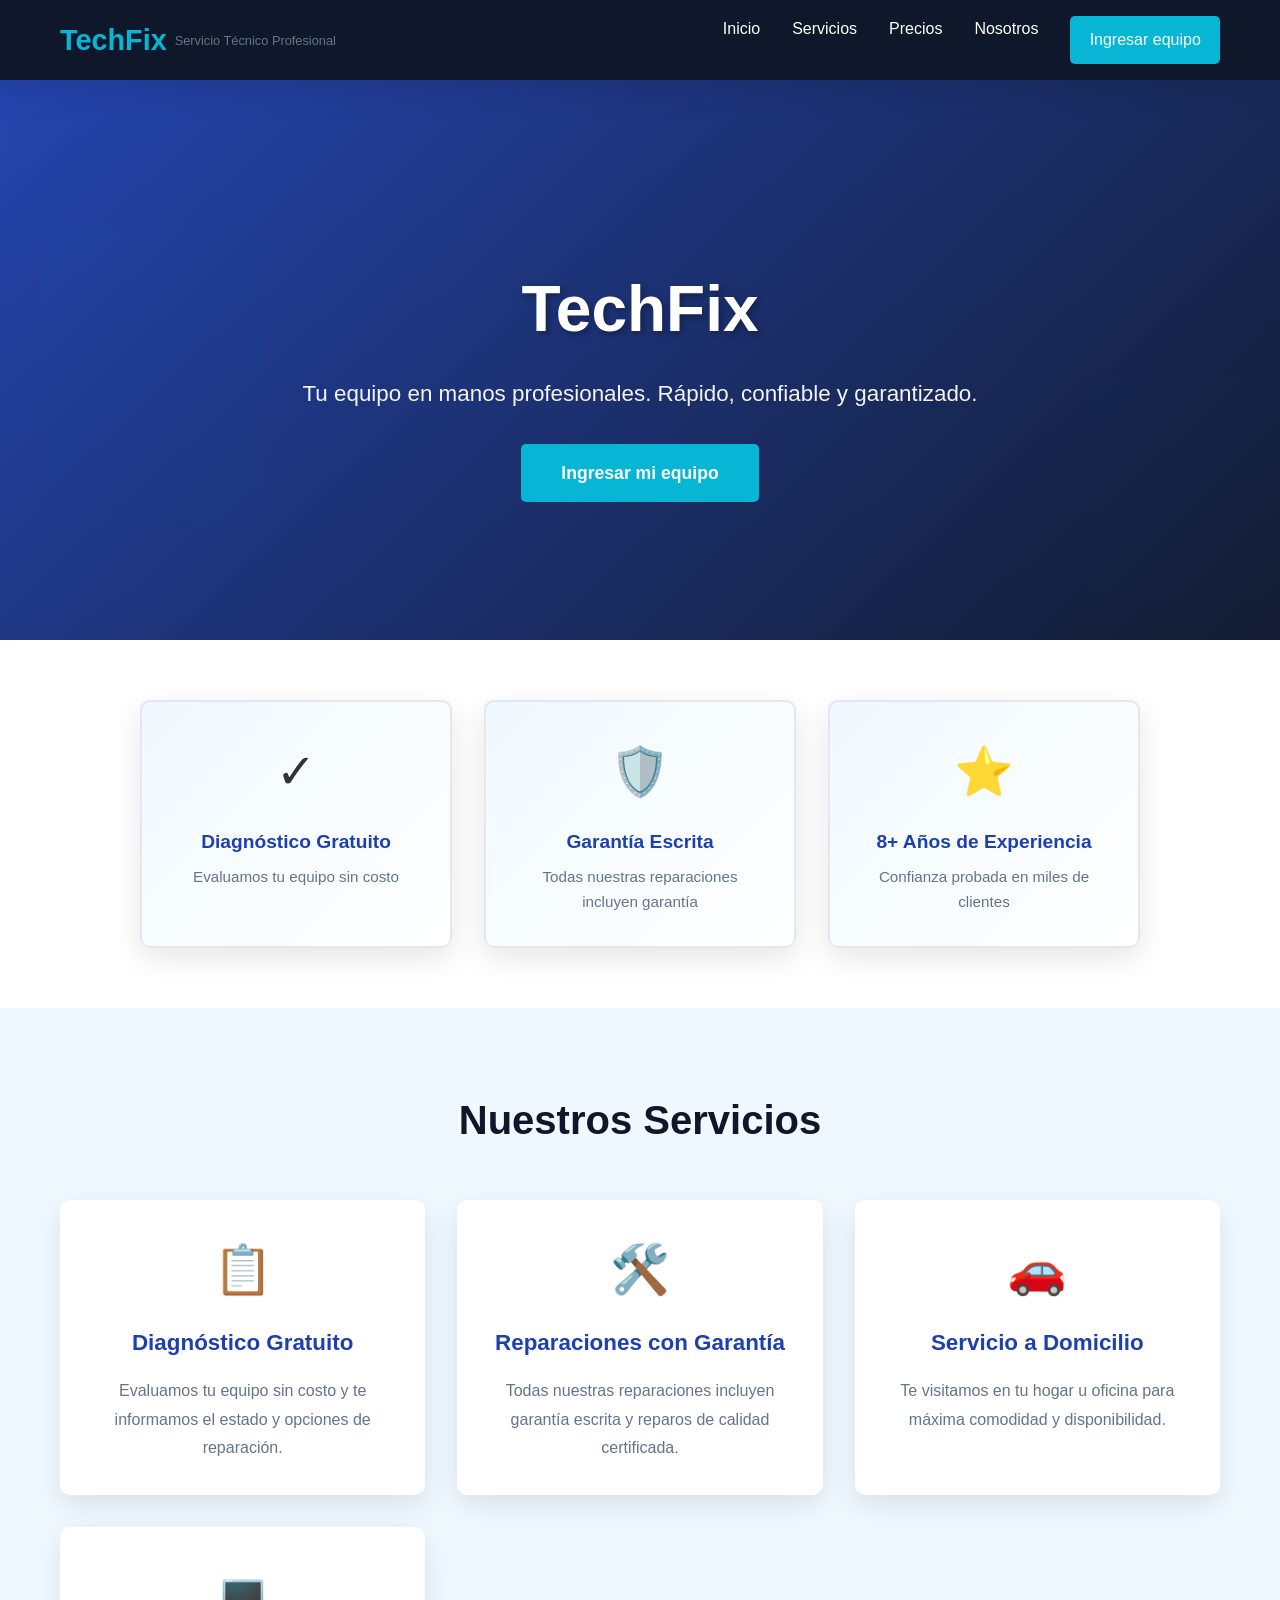
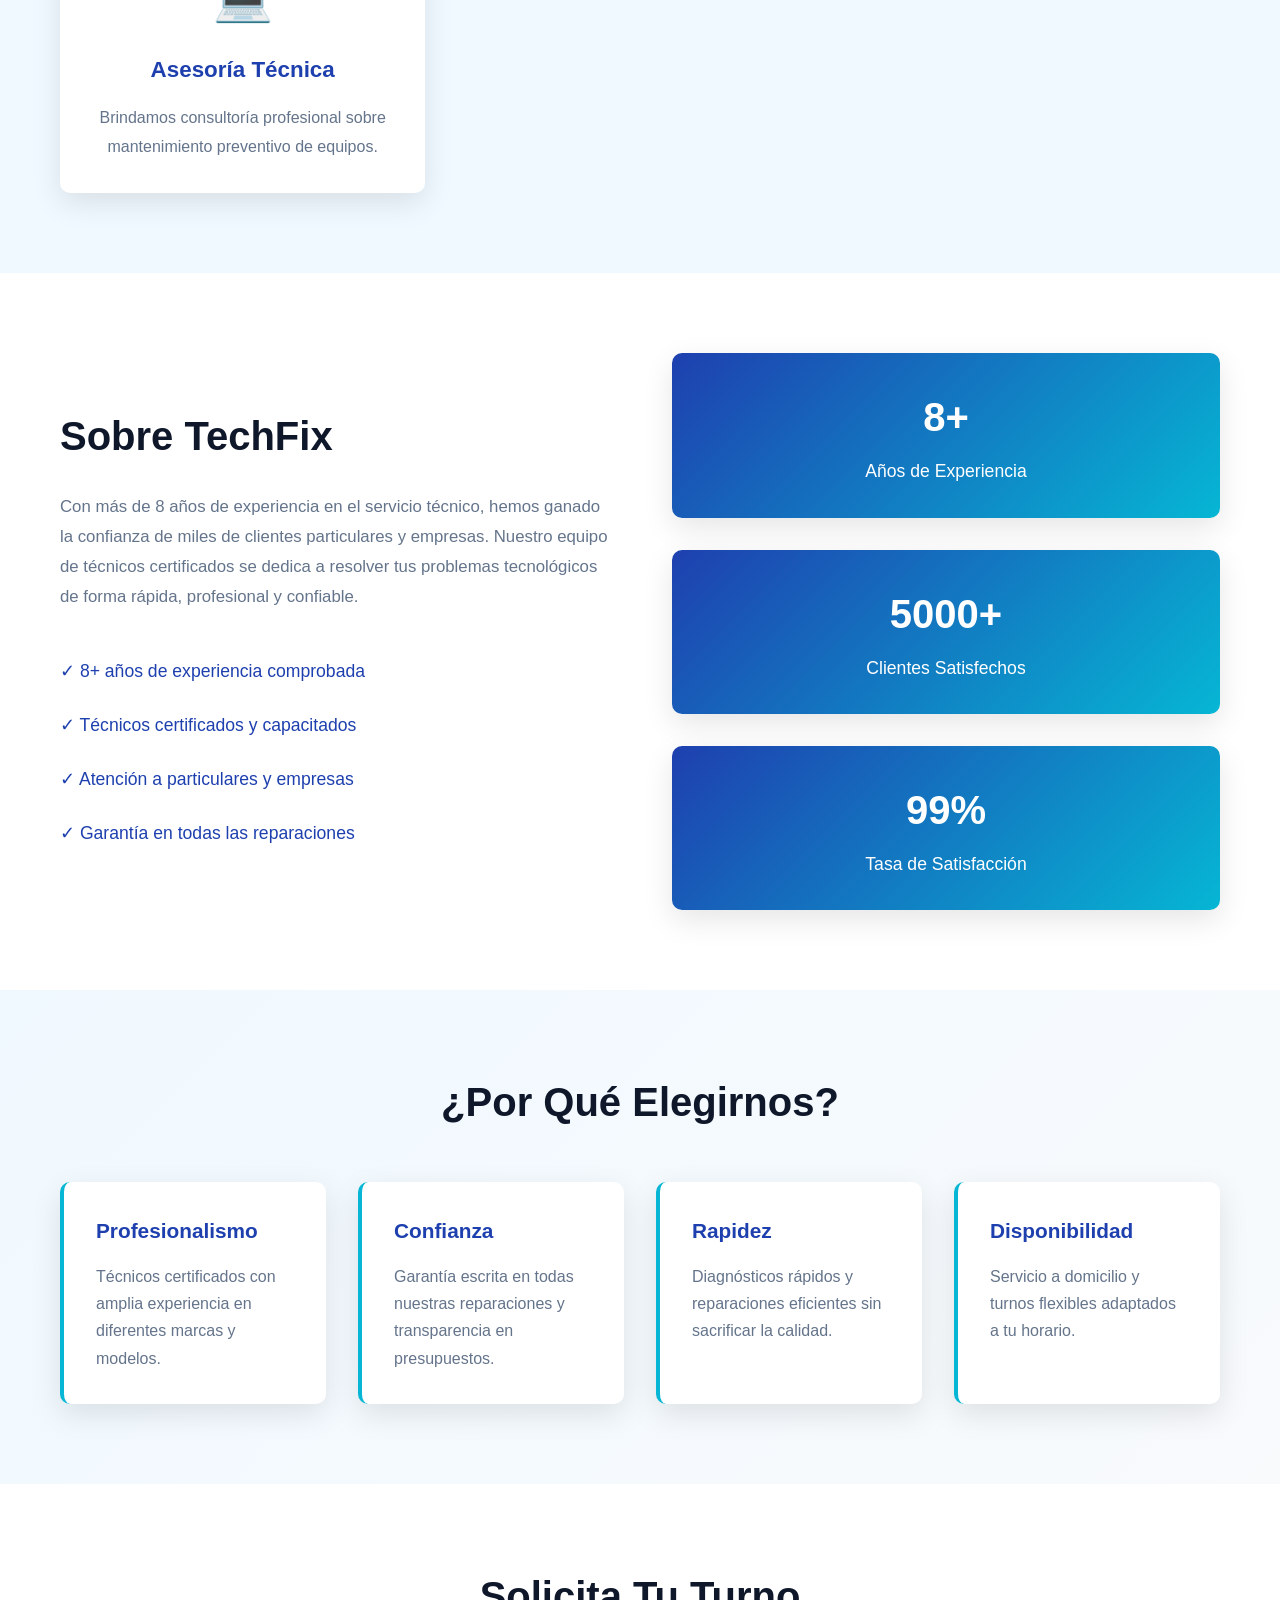
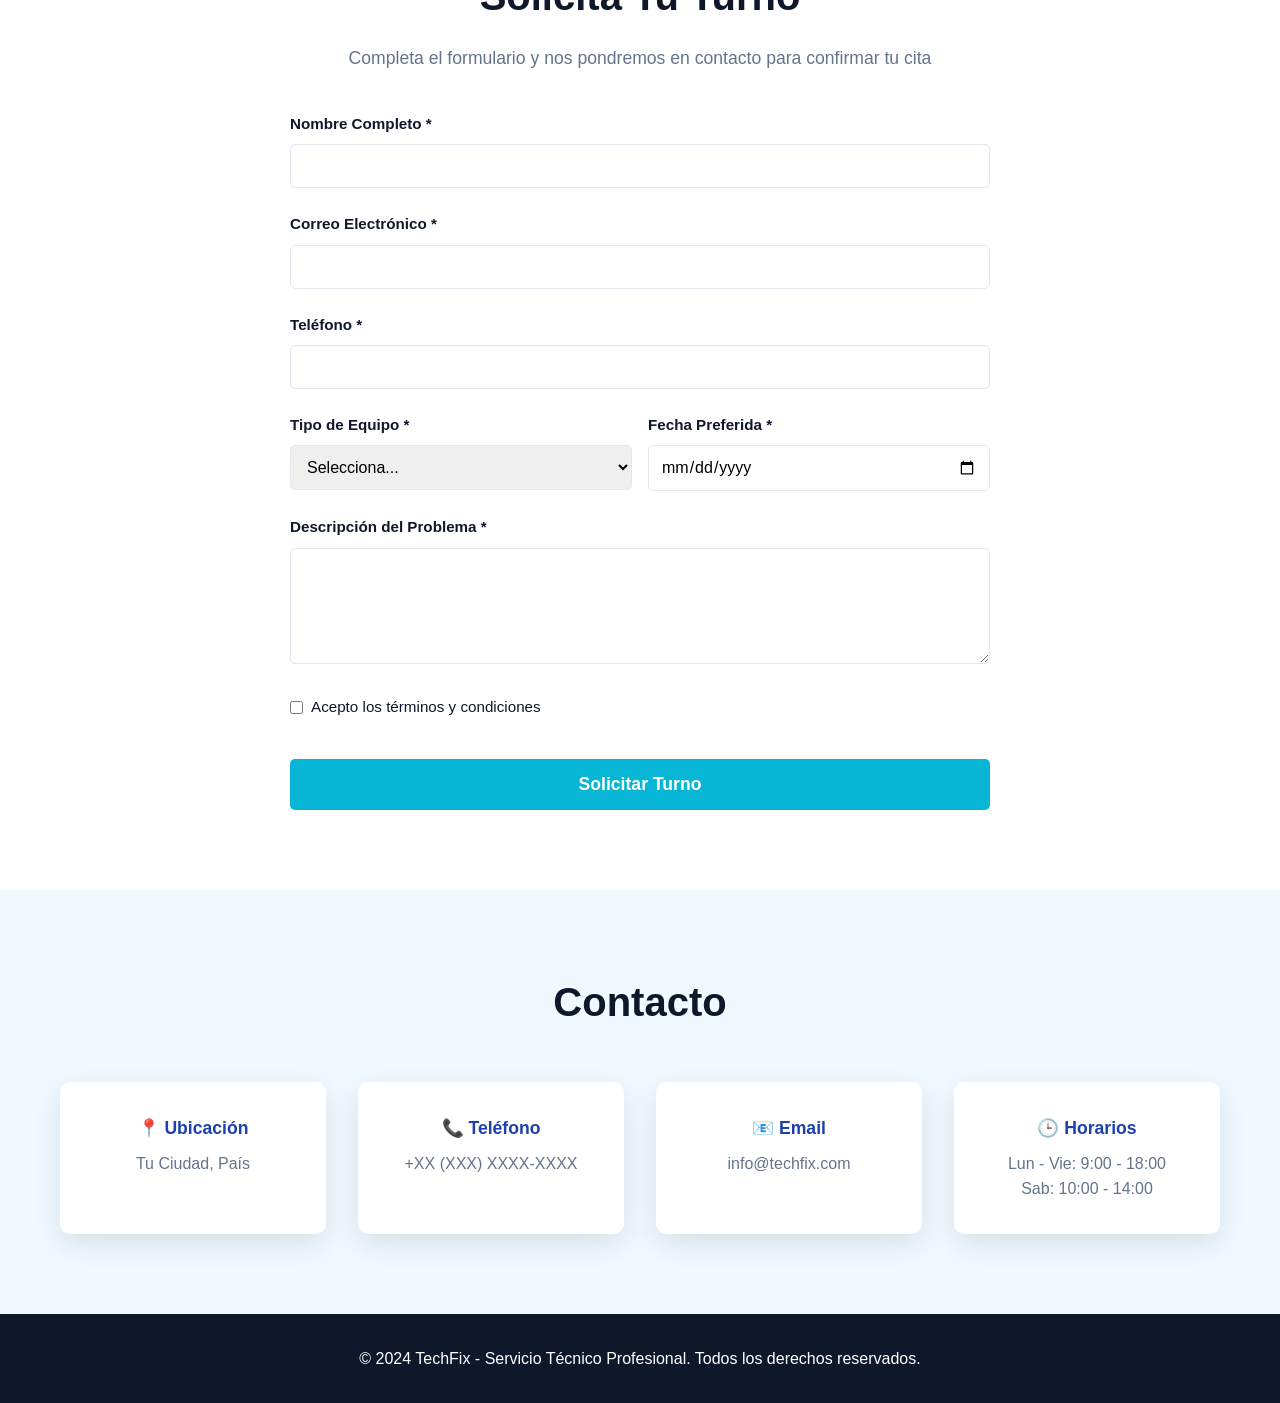
==== index.html @ a6a9b352 "etapa 1 se levanto pagina nav hero y se agrego el archivo style.css con estilos basicos" ====
<!DOCTYPE html>
<html lang="es">
<head>
    <meta charset="UTF-8">
    <meta name="viewport" content="width=device-width, initial-scale=1.0">
    <title>TechFix - Servicio Técnico Profesional</title>
    <link rel="stylesheet" href="style.css">
</head>
<body>
    <!-- Navegación -->
    <header class="navbar">
        <div class="container">
            <div class="logo">
                <h1>TechFix</h1>
                <p class="tagline">Servicio Técnico Profesional</p>
            </div>
            <nav class="nav-links">
                <a href="#inicio">Inicio</a>
                <a href="#servicios">Servicios</a>
                <a href="#precios">Precios</a>
                <a href="#nosotros">Nosotros</a>
                <a href="ingreso.html" class="nav-ingresar">Ingresar equipo</a>
            </nav>
        </div>
    </header>

    <!-- Banner Principal -->
    <section id="inicio" class="hero">
        <div class="hero-overlay"></div>
        <div class="hero-content">
            <h1>TechFix</h1>
            <p class="hero-slogan">Tu equipo en manos profesionales. Rápido, confiable y garantizado.</p>
            <a href="ingreso.html" class="btn btn-primary btn-large">Ingresar mi equipo</a>
        </div>
    </section>

    <!-- Indicadores de Confianza -->
    <section class="indicadores">
        <div class="container">
            <div class="indicadores-grid">
                <div class="indicador">
                    <div class="indicador-icon">✓</div>
                    <h3>Diagnóstico Gratuito</h3>
                    <p>Evaluamos tu equipo sin costo</p>
                </div>
                <div class="indicador">
                    <div class="indicador-icon">🛡️</div>
                    <h3>Garantía Escrita</h3>
                    <p>Todas nuestras reparaciones incluyen garantía</p>
                </div>
                <div class="indicador">
                    <div class="indicador-icon">⭐</div>
                    <h3>8+ Años de Experiencia</h3>
                    <p>Confianza probada en miles de clientes</p>
                </div>
            </div>
        </div>
    </section>

    <!-- Servicios Destacados -->
    <section id="servicios" class="servicios">
        <div class="container">
            <h2>Nuestros Servicios</h2>
            <div class="servicios-grid">
                <div class="servicio-card">
                    <div class="servicio-icon">📋</div>
                    <h3>Diagnóstico Gratuito</h3>
                    <p>Evaluamos tu equipo sin costo y te informamos el estado y opciones de reparación.</p>
                </div>
                <div class="servicio-card">
                    <div class="servicio-icon">🛠️</div>
                    <h3>Reparaciones con Garantía</h3>
                    <p>Todas nuestras reparaciones incluyen garantía escrita y reparos de calidad certificada.</p>
                </div>
                <div class="servicio-card">
                    <div class="servicio-icon">🚗</div>
                    <h3>Servicio a Domicilio</h3>
                    <p>Te visitamos en tu hogar u oficina para máxima comodidad y disponibilidad.</p>
                </div>
                <div class="servicio-card">
                    <div class="servicio-icon">💻</div>
                    <h3>Asesoría Técnica</h3>
                    <p>Brindamos consultoría profesional sobre mantenimiento preventivo de equipos.</p>
                </div>
            </div>
        </div>
    </section>

    <!-- Sobre Nosotros -->
    <section id="nosotros" class="nosotros">
        <div class="container">
            <div class="nosotros-content">
                <div class="nosotros-text">
                    <h2>Sobre TechFix</h2>
                    <p>Con más de 8 años de experiencia en el servicio técnico, hemos ganado la confianza de miles de clientes particulares y empresas. Nuestro equipo de técnicos certificados se dedica a resolver tus problemas tecnológicos de forma rápida, profesional y confiable.</p>
                    <ul class="caracteristicas">
                        <li>✓ 8+ años de experiencia comprobada</li>
                        <li>✓ Técnicos certificados y capacitados</li>
                        <li>✓ Atención a particulares y empresas</li>
                        <li>✓ Garantía en todas las reparaciones</li>
                    </ul>
                </div>
                <div class="nosotros-stats">
                    <div class="stat">
                        <h3>8+</h3>
                        <p>Años de Experiencia</p>
                    </div>
                    <div class="stat">
                        <h3>5000+</h3>
                        <p>Clientes Satisfechos</p>
                    </div>
                    <div class="stat">
                        <h3>99%</h3>
                        <p>Tasa de Satisfacción</p>
                    </div>
                </div>
            </div>
        </div>
    </section>

    <!-- Por qué elegirnos -->
    <section class="por-que-elegirnos">
        <div class="container">
            <h2>¿Por Qué Elegirnos?</h2>
            <div class="razones-grid">
                <div class="razon">
                    <h4>Profesionalismo</h4>
                    <p>Técnicos certificados con amplia experiencia en diferentes marcas y modelos.</p>
                </div>
                <div class="razon">
                    <h4>Confianza</h4>
                    <p>Garantía escrita en todas nuestras reparaciones y transparencia en presupuestos.</p>
                </div>
                <div class="razon">
                    <h4>Rapidez</h4>
                    <p>Diagnósticos rápidos y reparaciones eficientes sin sacrificar la calidad.</p>
                </div>
                <div class="razon">
                    <h4>Disponibilidad</h4>
                    <p>Servicio a domicilio y turnos flexibles adaptados a tu horario.</p>
                </div>
            </div>
        </div>
    </section>

    <!-- Formulario de Turno -->
    <section id="turno" class="turno">
        <div class="container">
            <h2>Solicita Tu Turno</h2>
            <p class="subtitle">Completa el formulario y nos pondremos en contacto para confirmar tu cita</p>
            <form class="turno-form" id="turnoForm">
                <div class="form-group">
                    <label for="nombre">Nombre Completo *</label>
                    <input type="text" id="nombre" name="nombre" required>
                </div>
                <div class="form-group">
                    <label for="email">Correo Electrónico *</label>
                    <input type="email" id="email" name="email" required>
                </div>
                <div class="form-group">
                    <label for="telefono">Teléfono *</label>
                    <input type="tel" id="telefono" name="telefono" required>
                </div>
                <div class="form-row">
                    <div class="form-group">
                        <label for="tipo-equipo">Tipo de Equipo *</label>
                        <select id="tipo-equipo" name="tipo-equipo" required>
                            <option value="">Selecciona...</option>
                            <option value="computadora">Computadora / PC</option>
                            <option value="notebook">Notebook / Laptop</option>
                            <option value="tablet">Tablet</option>
                            <option value="smartphone">Smartphone</option>
                            <option value="impresora">Impresora</option>
                            <option value="otro">Otro</option>
                        </select>
                    </div>
                    <div class="form-group">
                        <label for="fecha">Fecha Preferida *</label>
                        <input type="date" id="fecha" name="fecha" required>
                    </div>
                </div>
                <div class="form-group">
                    <label for="problema">Descripción del Problema *</label>
                    <textarea id="problema" name="problema" rows="5" required></textarea>
                </div>
                <div class="form-group checkbox">
                    <input type="checkbox" id="terminos" name="terminos" required>
                    <label for="terminos">Acepto los términos y condiciones</label>
                </div>
                <button type="submit" class="btn btn-primary btn-large">Solicitar Turno</button>
            </form>
            <div id="mensaje-exito" class="mensaje-exito" style="display: none;">
                ✓ Tu solicitud ha sido enviada. Nos contactaremos pronto para confirmar tu turno.
            </div>
        </div>
    </section>

    <!-- Contacto -->
    <section id="contacto" class="contacto">
        <div class="container">
            <h2>Contacto</h2>
            <div class="contacto-info">
                <div class="info-item">
                    <h4>📍 Ubicación</h4>
                    <p>Tu Ciudad, País</p>
                </div>
                <div class="info-item">
                    <h4>📞 Teléfono</h4>
                    <p>+XX (XXX) XXXX-XXXX</p>
                </div>
                <div class="info-item">
                    <h4>📧 Email</h4>
                    <p>info@techfix.com</p>
                </div>
                <div class="info-item">
                    <h4>🕒 Horarios</h4>
                    <p>Lun - Vie: 9:00 - 18:00<br>Sab: 10:00 - 14:00</p>
                </div>
            </div>
        </div>
    </section>

    <!-- Footer -->
    <footer class="footer">
        <div class="container">
            <p>&copy; 2024 TechFix - Servicio Técnico Profesional. Todos los derechos reservados.</p>
        </div>
    </footer>

    <script>
        document.getElementById('turnoForm').addEventListener('submit', function(e) {
            e.preventDefault();
            
            // Simulamos el envío del formulario
            const form = this;
            const mensajeExito = document.getElementById('mensaje-exito');
            
            // Mostrar mensaje de éxito
            mensajeExito.style.display = 'block';
            
            // Ocultar formulario
            form.style.display = 'none';
            
            // En una implementación real, aquí enviarías los datos a un servidor
            console.log({
                nombre: document.getElementById('nombre').value,
                email: document.getElementById('email').value,
                telefono: document.getElementById('telefono').value,
                tipoEquipo: document.getElementById('tipo-equipo').value,
                fecha: document.getElementById('fecha').value,
                problema: document.getElementById('problema').value
            });
        });

        // Navegación suave
        document.querySelectorAll('a[href^="#"]').forEach(anchor => {
            anchor.addEventListener('click', function(e) {
                e.preventDefault();
                const target = document.querySelector(this.getAttribute('href'));
                if (target) {
                    target.scrollIntoView({ behavior: 'smooth' });
                }
            });
        });
    </script>
</body>
</html>
---- style.css ----
/* Reset y estilos generales */
* {
    margin: 0;
    padding: 0;
    box-sizing: border-box;
}

:root {
    --color-primary: #1e40af;
    --color-secondary: #0f172a;
    --color-accent: #06b6d4;
    --color-light: #f0f9ff;
    --color-white: #ffffff;
    --color-gray: #64748b;
    --color-border: #e2e8f0;
    --shadow: 0 10px 30px rgba(0, 0, 0, 0.1);
    --shadow-hover: 0 15px 40px rgba(0, 0, 0, 0.15);
}

body {
    font-family: 'Segoe UI', Tahoma, Geneva, Verdana, sans-serif;
    line-height: 1.6;
    color: #333;
    overflow-x: hidden;
}

html {
    scroll-behavior: smooth;
}

.container {
    max-width: 1200px;
    margin: 0 auto;
    padding: 0 20px;
}

/* Navegación */
.navbar {
    background-color: var(--color-secondary);
    color: var(--color-white);
    padding: 1rem 0;
    position: sticky;
    top: 0;
    z-index: 100;
    box-shadow: var(--shadow);
}

.navbar .container {
    display: flex;
    justify-content: space-between;
    align-items: center;
}

.logo {
    display: flex;
    align-items: center;
    gap: 0.5rem;
}

.logo h1 {
    font-size: 1.8rem;
    font-weight: 700;
    color: var(--color-accent);
}

.tagline {
    font-size: 0.8rem;
    color: var(--color-gray);
    margin-top: 0.2rem;
}

.nav-links {
    display: flex;
    gap: 2rem;
}

.nav-links a {
    color: var(--color-white);
    text-decoration: none;
    transition: color 0.3s ease;
    font-weight: 500;
}

.nav-links a:hover {
    color: var(--color-accent);
}

.nav-ingresar {
    background-color: var(--color-accent) !important;
    padding: 0.7rem 1.2rem !important;
    border-radius: 5px;
    color: var(--color-white) !important;
}

.nav-ingresar:hover {
    background-color: #0891b2 !important;
    color: var(--color-white) !important;
}

/* Banner Principal */
.hero {
    background: url('data:image/svg+xml;utf8,<svg xmlns="http://www.w3.org/2000/svg" viewBox="0 0 1200 600"><defs><linearGradient id="grad" x1="0%" y1="0%" x2="100%" y2="100%"><stop offset="0%" style="stop-color:%231e40af;stop-opacity:0.85" /><stop offset="100%" style="stop-color:%230f172a;stop-opacity:0.85" /></linearGradient></defs><rect width="1200" height="600" fill="url(%23grad)"/><circle cx="100" cy="100" r="80" fill="%2306b6d4" opacity="0.1"/><circle cx="1100" cy="500" r="100" fill="%2306b6d4" opacity="0.1"/><rect x="200" y="150" width="150" height="200" fill="%2306b6d4" opacity="0.05" rx="10"/><rect x="900" y="250" width="200" height="150" fill="%2306b6d4" opacity="0.05" rx="10"/></svg>');
    background-size: cover;
    background-position: center;
    background-attachment: fixed;
    color: var(--color-white);
    padding: 150px 20px;
    text-align: center;
    position: relative;
    min-height: 600px;
    display: flex;
    align-items: center;
    justify-content: center;
}

.hero-overlay {
    position: absolute;
    top: 0;
    left: 0;
    right: 0;
    bottom: 0;
    background: linear-gradient(135deg, rgba(30, 64, 175, 0.8) 0%, rgba(15, 23, 42, 0.9) 100%);
    z-index: 1;
}

.hero-content {
    max-width: 800px;
    margin: 0 auto;
    position: relative;
    z-index: 2;
}

.hero-content h1 {
    font-size: 4rem;
    margin-bottom: 1rem;
    font-weight: 700;
    text-shadow: 3px 3px 6px rgba(0, 0, 0, 0.3);
    animation: slideDown 0.8s ease-out;
}

.hero-slogan {
    font-size: 1.4rem;
    margin-bottom: 2rem;
    opacity: 0.95;
    animation: slideUp 0.8s ease-out;
}

/* Botones */
.btn {
    display: inline-block;
    padding: 12px 30px;
    border: none;
    border-radius: 5px;
    font-size: 1rem;
    font-weight: 600;
    cursor: pointer;
    text-decoration: none;
    transition: all 0.3s ease;
    text-align: center;
}

.btn-primary {
    background-color: var(--color-accent);
    color: var(--color-white);
}

.btn-primary:hover {
    background-color: #0891b2;
    box-shadow: 0 5px 15px rgba(6, 182, 212, 0.3);
    transform: translateY(-2px);
}

.btn-large {
    padding: 15px 40px;
    font-size: 1.1rem;
}

/* Indicadores de Confianza */
.indicadores {
    padding: 60px 20px;
    background-color: var(--color-white);
    margin-top: -40px;
    position: relative;
    z-index: 3;
}

.indicadores-grid {
    display: grid;
    grid-template-columns: repeat(auto-fit, minmax(280px, 1fr));
    gap: 2rem;
    max-width: 1000px;
    margin: 0 auto;
}

.indicador {
    background: linear-gradient(135deg, var(--color-light), var(--color-white));
    padding: 2rem;
    border-radius: 10px;
    text-align: center;
    box-shadow: var(--shadow);
    border: 2px solid var(--color-border);
    transition: all 0.3s ease;
}

.indicador:hover {
    transform: translateY(-5px);
    box-shadow: var(--shadow-hover);
    border-color: var(--color-accent);
}

.indicador-icon {
    font-size: 3rem;
    margin-bottom: 1rem;
    display: inline-block;
}

.indicador h3 {
    color: var(--color-primary);
    margin-bottom: 0.5rem;
    font-size: 1.2rem;
}

.indicador p {
    color: var(--color-gray);
    font-size: 0.95rem;
}

/* Sección de Servicios */
.servicios {
    padding: 80px 20px;
    background-color: var(--color-light);
}

.servicios h2 {
    text-align: center;
    font-size: 2.5rem;
    color: var(--color-secondary);
    margin-bottom: 3rem;
}

.servicios-grid {
    display: grid;
    grid-template-columns: repeat(auto-fit, minmax(280px, 1fr));
    gap: 2rem;
}

.servicio-card {
    background-color: var(--color-white);
    padding: 2rem;
    border-radius: 10px;
    text-align: center;
    box-shadow: var(--shadow);
    transition: all 0.3s ease;
    cursor: pointer;
}

.servicio-card:hover {
    transform: translateY(-10px);
    box-shadow: var(--shadow-hover);
}

.servicio-icon {
    font-size: 3rem;
    margin-bottom: 1rem;
}

.servicio-card h3 {
    color: var(--color-primary);
    margin-bottom: 1rem;
    font-size: 1.4rem;
}

.servicio-card p {
    color: var(--color-gray);
    line-height: 1.8;
}

/* Sección Sobre Nosotros */
.nosotros {
    padding: 80px 20px;
    background-color: var(--color-white);
}

.nosotros-content {
    display: grid;
    grid-template-columns: 1fr 1fr;
    gap: 4rem;
    align-items: center;
}

.nosotros-text h2 {
    font-size: 2.5rem;
    color: var(--color-secondary);
    margin-bottom: 1.5rem;
}

.nosotros-text p {
    color: var(--color-gray);
    font-size: 1.05rem;
    margin-bottom: 2rem;
    line-height: 1.8;
}

.caracteristicas {
    list-style: none;
}

.caracteristicas li {
    padding: 0.8rem 0;
    font-size: 1.1rem;
    color: var(--color-primary);
    font-weight: 500;
}

.nosotros-stats {
    display: flex;
    flex-direction: column;
    gap: 2rem;
}

.stat {
    background: linear-gradient(135deg, var(--color-primary), var(--color-accent));
    color: var(--color-white);
    padding: 2rem;
    border-radius: 10px;
    text-align: center;
    box-shadow: var(--shadow);
}

.stat h3 {
    font-size: 2.5rem;
    margin-bottom: 0.5rem;
}

.stat p {
    font-size: 1.1rem;
}

/* Por qué elegirnos */
.por-que-elegirnos {
    padding: 80px 20px;
    background: linear-gradient(135deg, #f0f9ff 0%, #f8fafc 100%);
}

.por-que-elegirnos h2 {
    text-align: center;
    font-size: 2.5rem;
    color: var(--color-secondary);
    margin-bottom: 3rem;
}

.razones-grid {
    display: grid;
    grid-template-columns: repeat(auto-fit, minmax(250px, 1fr));
    gap: 2rem;
}

.razon {
    background-color: var(--color-white);
    padding: 2rem;
    border-radius: 10px;
    border-left: 4px solid var(--color-accent);
    box-shadow: var(--shadow);
}

.razon h4 {
    color: var(--color-primary);
    margin-bottom: 1rem;
    font-size: 1.3rem;
}

.razon p {
    color: var(--color-gray);
    line-height: 1.7;
}

/* Formulario de Turno */
.turno {
    padding: 80px 20px;
    background-color: var(--color-white);
}

.turno h2 {
    text-align: center;
    font-size: 2.5rem;
    color: var(--color-secondary);
    margin-bottom: 1rem;
}

.subtitle {
    text-align: center;
    color: var(--color-gray);
    margin-bottom: 2.5rem;
    font-size: 1.1rem;
}

.turno-form {
    max-width: 700px;
    margin: 0 auto;
}

.form-group {
    margin-bottom: 1.5rem;
}

.form-group label {
    display: block;
    margin-bottom: 0.5rem;
    color: var(--color-secondary);
    font-weight: 600;
    font-size: 0.95rem;
}

.form-group input,
.form-group select,
.form-group textarea {
    width: 100%;
    padding: 12px;
    border: 1px solid var(--color-border);
    border-radius: 5px;
    font-size: 1rem;
    font-family: inherit;
    transition: border-color 0.3s ease, box-shadow 0.3s ease;
}

.form-group input:focus,
.form-group select:focus,
.form-group textarea:focus {
    outline: none;
    border-color: var(--color-accent);
    box-shadow: 0 0 0 3px rgba(6, 182, 212, 0.1);
}

.form-group textarea {
    resize: vertical;
}

.form-row {
    display: grid;
    grid-template-columns: 1fr 1fr;
    gap: 1rem;
}

.form-group.checkbox {
    display: flex;
    align-items: center;
    gap: 0.5rem;
}

.form-group.checkbox input {
    width: auto;
    margin: 0;
}

.form-group.checkbox label {
    margin-bottom: 0;
    font-weight: 400;
}

.turno-form button {
    width: 100%;
    margin-top: 1rem;
}

/* Mensaje de éxito */
.mensaje-exito {
    background-color: #d1fae5;
    color: #065f46;
    padding: 1.5rem;
    border-radius: 5px;
    text-align: center;
    font-size: 1.1rem;
    margin-top: 2rem;
    border: 1px solid #a7f3d0;
}

/* Contacto */
.contacto {
    padding: 80px 20px;
    background-color: var(--color-light);
}

.contacto h2 {
    text-align: center;
    font-size: 2.5rem;
    color: var(--color-secondary);
    margin-bottom: 3rem;
}

.contacto-info {
    display: grid;
    grid-template-columns: repeat(auto-fit, minmax(250px, 1fr));
    gap: 2rem;
}

.info-item {
    background-color: var(--color-white);
    padding: 2rem;
    border-radius: 10px;
    text-align: center;
    box-shadow: var(--shadow);
}

.info-item h4 {
    color: var(--color-primary);
    margin-bottom: 0.5rem;
    font-size: 1.1rem;
}

.info-item p {
    color: var(--color-gray);
}

/* Footer */
.footer {
    background-color: var(--color-secondary);
    color: var(--color-white);
    padding: 2rem 20px;
    text-align: center;
}

/* Responsive Design */
@media (max-width: 768px) {
    .navbar .container {
        flex-direction: column;
        gap: 1rem;
    }

    .nav-links {
        flex-direction: column;
        gap: 0.5rem;
        width: 100%;
    }

    .nav-links a {
        padding: 0.5rem 0;
    }

    .hero-content h1 {
        font-size: 2.5rem;
    }

    .hero-slogan {
        font-size: 1.1rem;
    }

    .hero {
        padding: 80px 20px;
        min-height: auto;
    }

    .indicadores {
        padding: 40px 20px;
        margin-top: -20px;
    }

    .servicios h2,
    .por-que-elegirnos h2,
    .turno h2,
    .contacto h2 {
        font-size: 2rem;
    }

    .nosotros-content {
        grid-template-columns: 1fr;
        gap: 2rem;
    }

    .form-row {
        grid-template-columns: 1fr;
    }

    .stat {
        padding: 1.5rem;
    }

    .stat h3 {
        font-size: 2rem;
    }

    .logo h1 {
        font-size: 1.5rem;
    }
}

@media (max-width: 480px) {
    .servicios-grid,
    .razones-grid,
    .contacto-info,
    .indicadores-grid {
        grid-template-columns: 1fr;
    }

    .hero-content h1 {
        font-size: 2rem;
    }

    .hero-slogan {
        font-size: 0.95rem;
    }

    .hero {
        padding: 50px 20px;
        min-height: auto;
    }

    .servicios,
    .nosotros,
    .por-que-elegirnos,
    .turno,
    .contacto,
    .indicadores {
        padding: 40px 20px;
    }

    .nav-links {
        gap: 0.2rem;
        font-size: 0.9rem;
    }

    .nav-links a {
        padding: 0.3rem 0;
    }
}

/* Animaciones */
@keyframes fadeIn {
    from {
        opacity: 0;
        transform: translateY(20px);
    }
    to {
        opacity: 1;
        transform: translateY(0);
    }
}

@keyframes slideDown {
    from {
        opacity: 0;
        transform: translateY(-30px);
    }
    to {
        opacity: 1;
        transform: translateY(0);
    }
}

@keyframes slideUp {
    from {
        opacity: 0;
        transform: translateY(30px);
    }
    to {
        opacity: 1;
        transform: translateY(0);
    }
}

.servicio-card,
.razon,
.info-item {
    animation: fadeIn 0.6s ease-out;
}
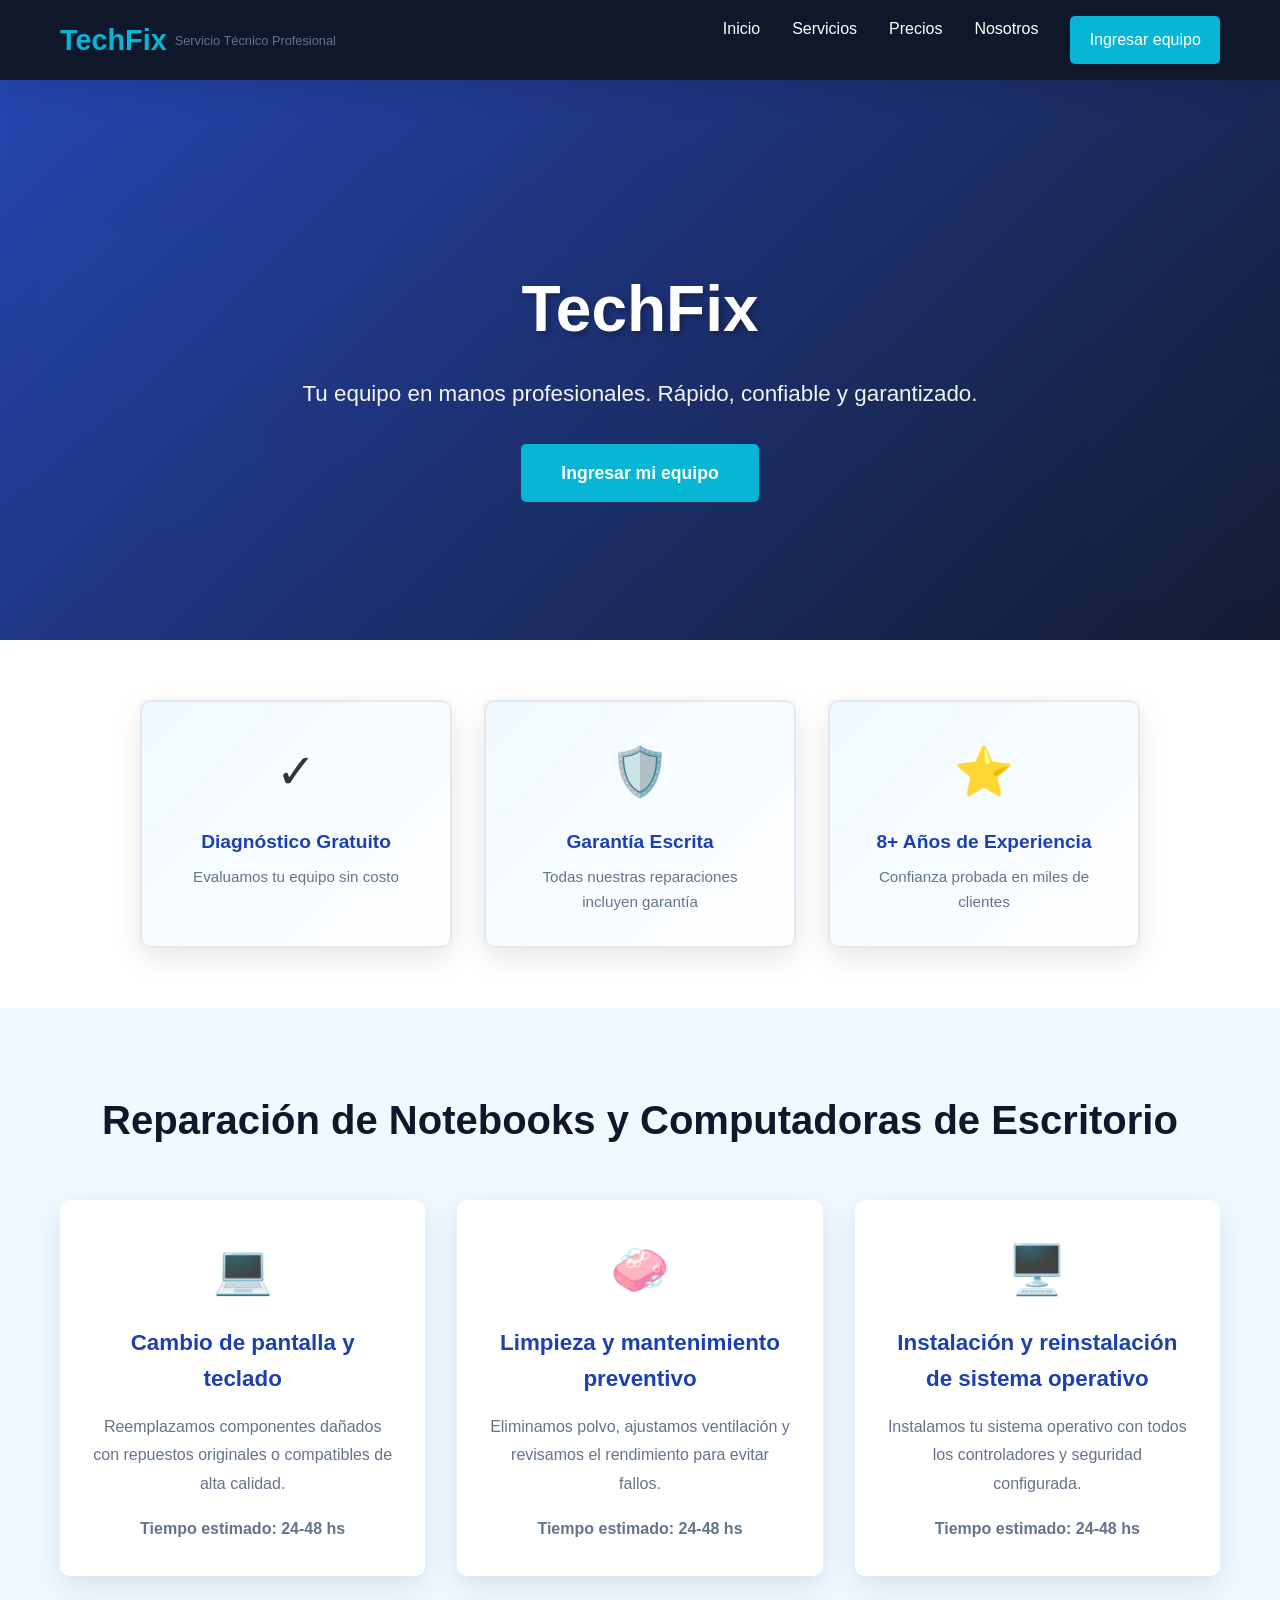
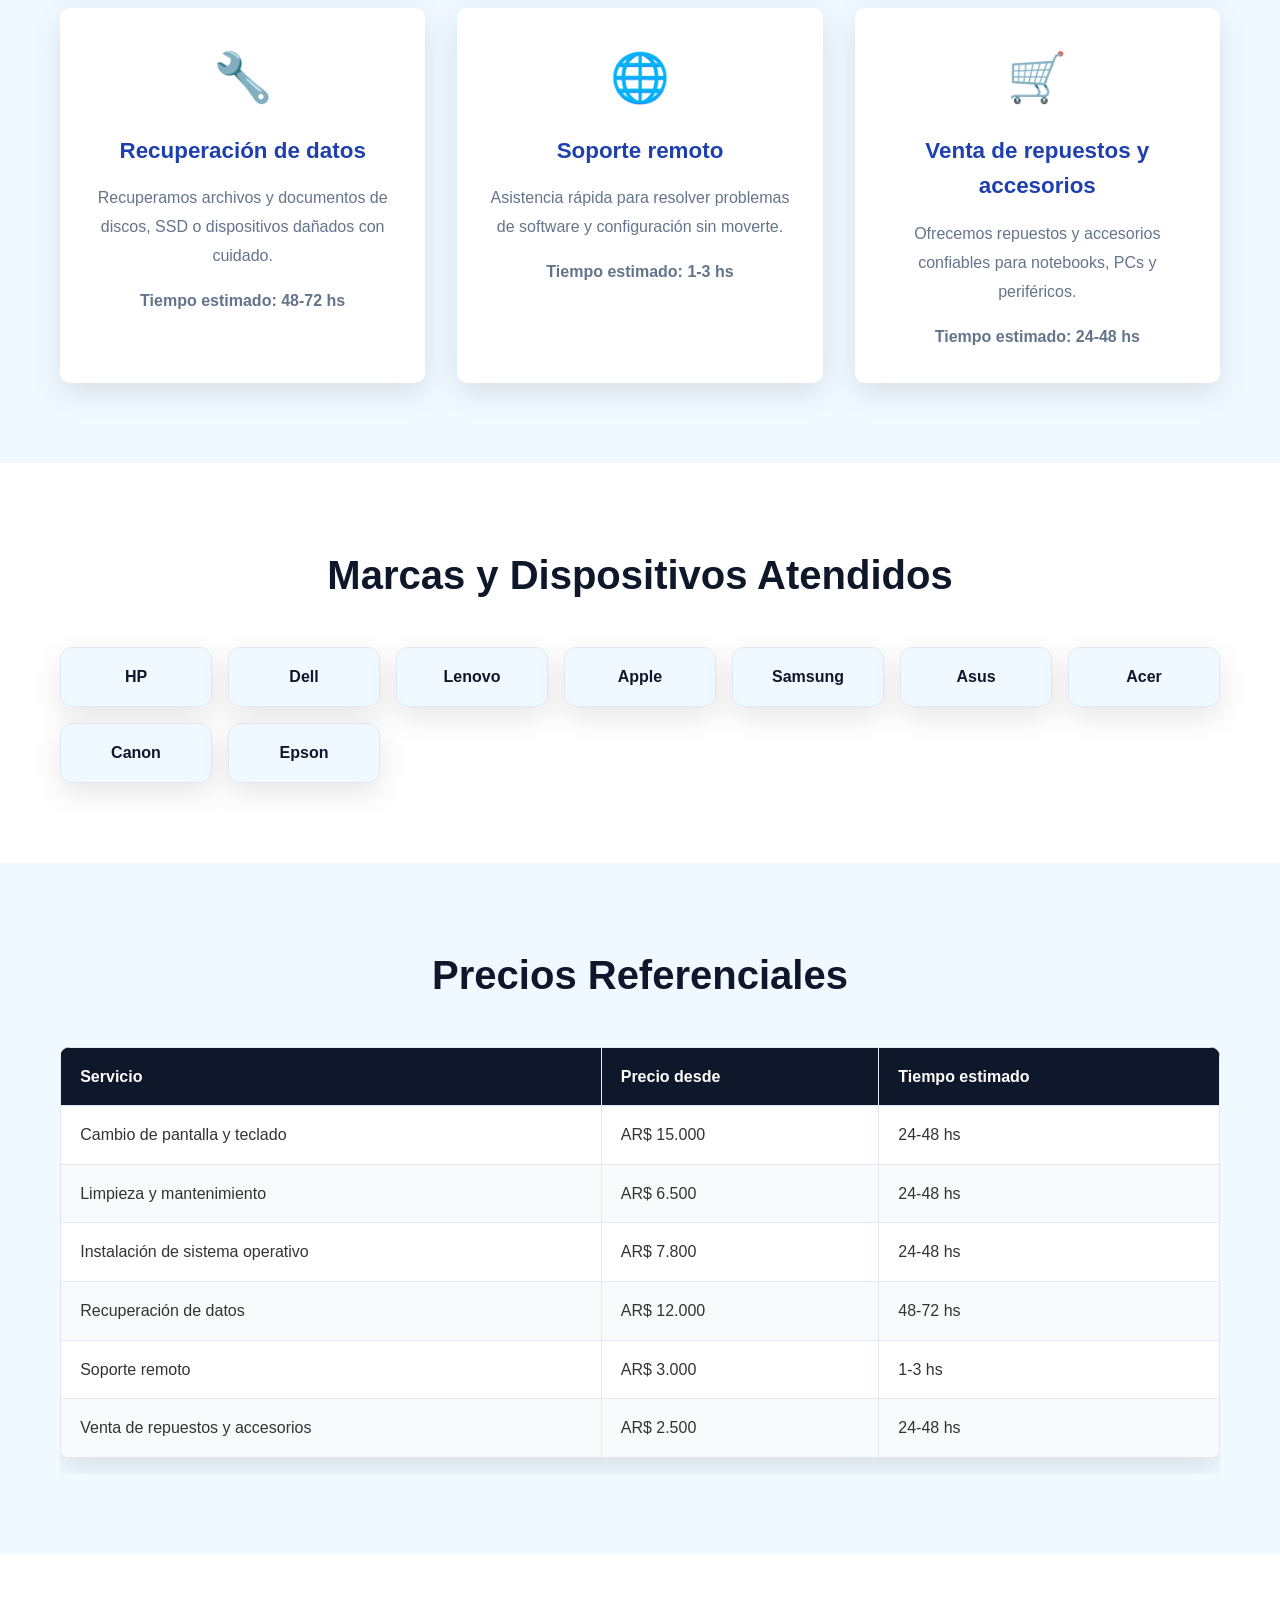
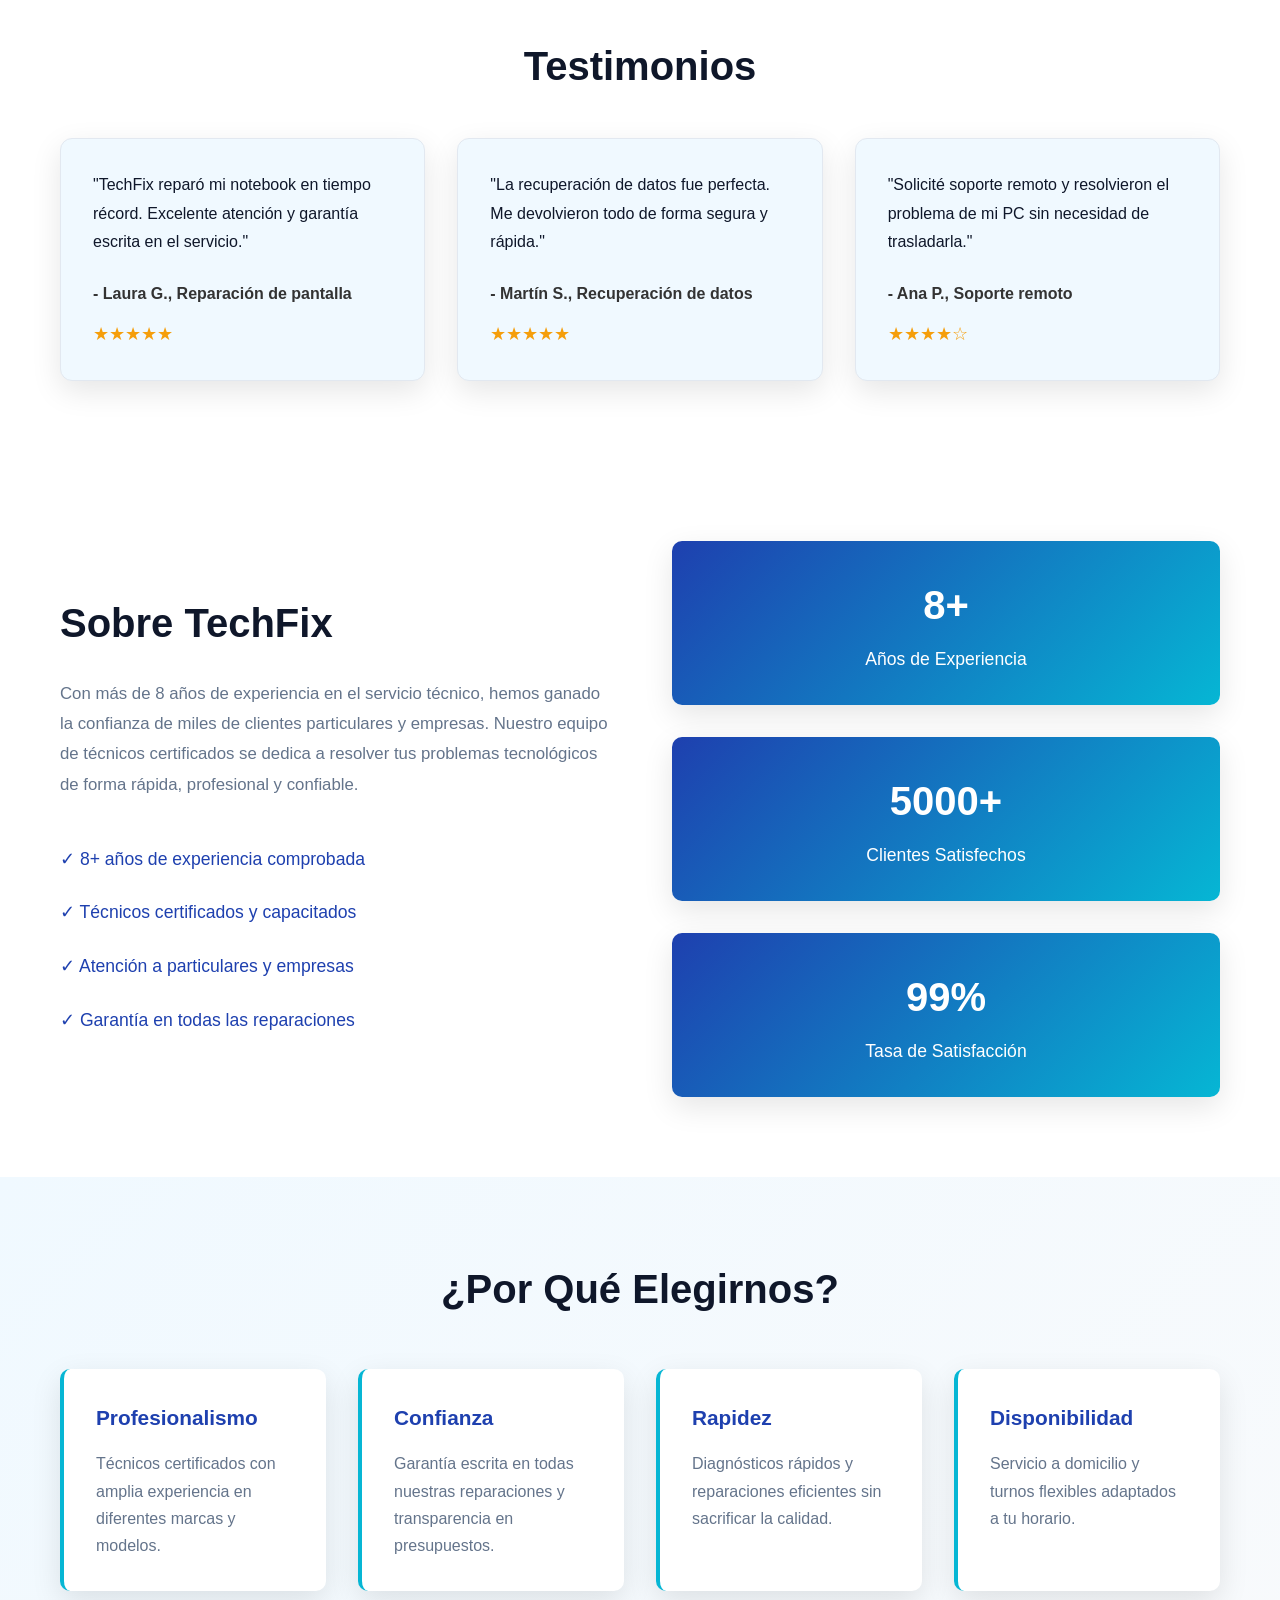
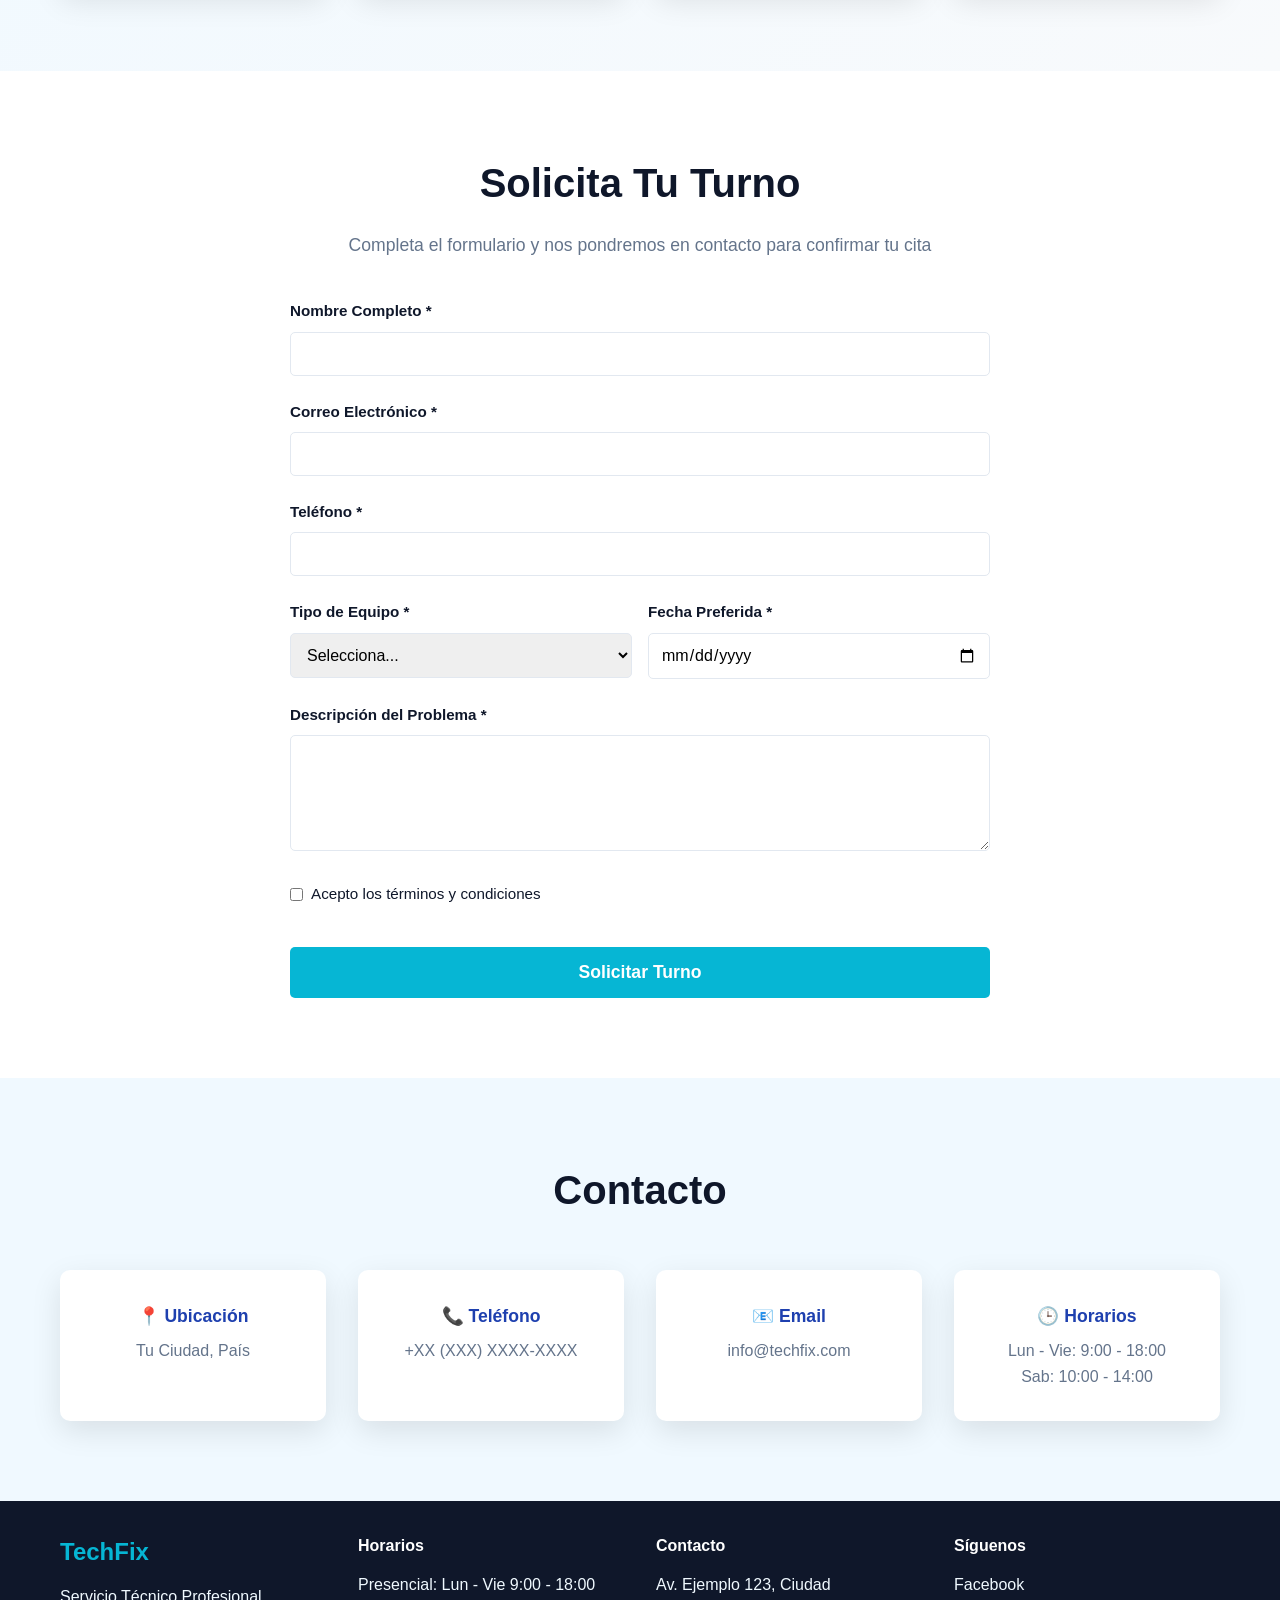
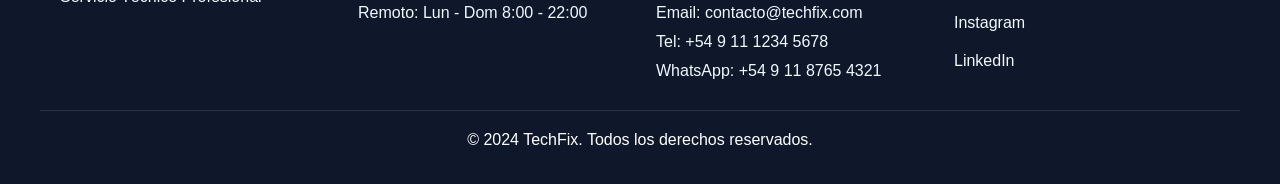
==== commit 4ccaae11: "seccion servicios, seccion marcas y dispositivos,seccion tabla de precios, seccion testimonios y mej" ====
--- a/index.html
+++ b/index.html
@@ -60,27 +60,135 @@
     <!-- Servicios Destacados -->
     <section id="servicios" class="servicios">
         <div class="container">
-            <h2>Nuestros Servicios</h2>
+            <h2>Reparación de Notebooks y Computadoras de Escritorio</h2>
             <div class="servicios-grid">
                 <div class="servicio-card">
-                    <div class="servicio-icon">📋</div>
-                    <h3>Diagnóstico Gratuito</h3>
-                    <p>Evaluamos tu equipo sin costo y te informamos el estado y opciones de reparación.</p>
-                </div>
-                <div class="servicio-card">
-                    <div class="servicio-icon">🛠️</div>
-                    <h3>Reparaciones con Garantía</h3>
-                    <p>Todas nuestras reparaciones incluyen garantía escrita y reparos de calidad certificada.</p>
-                </div>
-                <div class="servicio-card">
-                    <div class="servicio-icon">🚗</div>
-                    <h3>Servicio a Domicilio</h3>
-                    <p>Te visitamos en tu hogar u oficina para máxima comodidad y disponibilidad.</p>
-                </div>
-                <div class="servicio-card">
                     <div class="servicio-icon">💻</div>
-                    <h3>Asesoría Técnica</h3>
-                    <p>Brindamos consultoría profesional sobre mantenimiento preventivo de equipos.</p>
+                    <h3>Cambio de pantalla y teclado</h3>
+                    <p>Reemplazamos componentes dañados con repuestos originales o compatibles de alta calidad.</p>
+                    <p class="servicio-time">Tiempo estimado: 24-48 hs</p>
+                </div>
+                <div class="servicio-card">
+                    <div class="servicio-icon">🧼</div>
+                    <h3>Limpieza y mantenimiento preventivo</h3>
+                    <p>Eliminamos polvo, ajustamos ventilación y revisamos el rendimiento para evitar fallos.</p>
+                    <p class="servicio-time">Tiempo estimado: 24-48 hs</p>
+                </div>
+                <div class="servicio-card">
+                    <div class="servicio-icon">🖥️</div>
+                    <h3>Instalación y reinstalación de sistema operativo</h3>
+                    <p>Instalamos tu sistema operativo con todos los controladores y seguridad configurada.</p>
+                    <p class="servicio-time">Tiempo estimado: 24-48 hs</p>
+                </div>
+                <div class="servicio-card">
+                    <div class="servicio-icon">🔧</div>
+                    <h3>Recuperación de datos</h3>
+                    <p>Recuperamos archivos y documentos de discos, SSD o dispositivos dañados con cuidado.</p>
+                    <p class="servicio-time">Tiempo estimado: 48-72 hs</p>
+                </div>
+                <div class="servicio-card">
+                    <div class="servicio-icon">🌐</div>
+                    <h3>Soporte remoto</h3>
+                    <p>Asistencia rápida para resolver problemas de software y configuración sin moverte.</p>
+                    <p class="servicio-time">Tiempo estimado: 1-3 hs</p>
+                </div>
+                <div class="servicio-card">
+                    <div class="servicio-icon">🛒</div>
+                    <h3>Venta de repuestos y accesorios</h3>
+                    <p>Ofrecemos repuestos y accesorios confiables para notebooks, PCs y periféricos.</p>
+                    <p class="servicio-time">Tiempo estimado: 24-48 hs</p>
+                </div>
+            </div>
+        </div>
+    </section>
+
+    <!-- Marcas y Dispositivos Atendidos -->
+    <section id="marcas" class="marcas">
+        <div class="container">
+            <h2>Marcas y Dispositivos Atendidos</h2>
+            <div class="marcas-grid">
+                <div class="marca-item">HP</div>
+                <div class="marca-item">Dell</div>
+                <div class="marca-item">Lenovo</div>
+                <div class="marca-item">Apple</div>
+                <div class="marca-item">Samsung</div>
+                <div class="marca-item">Asus</div>
+                <div class="marca-item">Acer</div>
+                <div class="marca-item">Canon</div>
+                <div class="marca-item">Epson</div>
+            </div>
+        </div>
+    </section>
+
+    <!-- Tabla de Precios Referenciales -->
+    <section id="precios" class="precios">
+        <div class="container">
+            <h2>Precios Referenciales</h2>
+            <div class="tabla-precios-wrapper">
+                <table class="tabla-precios">
+                    <thead>
+                        <tr>
+                            <th>Servicio</th>
+                            <th>Precio desde</th>
+                            <th>Tiempo estimado</th>
+                        </tr>
+                    </thead>
+                    <tbody>
+                        <tr>
+                            <td>Cambio de pantalla y teclado</td>
+                            <td>AR$ 15.000</td>
+                            <td>24-48 hs</td>
+                        </tr>
+                        <tr>
+                            <td>Limpieza y mantenimiento</td>
+                            <td>AR$ 6.500</td>
+                            <td>24-48 hs</td>
+                        </tr>
+                        <tr>
+                            <td>Instalación de sistema operativo</td>
+                            <td>AR$ 7.800</td>
+                            <td>24-48 hs</td>
+                        </tr>
+                        <tr>
+                            <td>Recuperación de datos</td>
+                            <td>AR$ 12.000</td>
+                            <td>48-72 hs</td>
+                        </tr>
+                        <tr>
+                            <td>Soporte remoto</td>
+                            <td>AR$ 3.000</td>
+                            <td>1-3 hs</td>
+                        </tr>
+                        <tr>
+                            <td>Venta de repuestos y accesorios</td>
+                            <td>AR$ 2.500</td>
+                            <td>24-48 hs</td>
+                        </tr>
+                    </tbody>
+                </table>
+            </div>
+        </div>
+    </section>
+
+    <!-- Testimonios -->
+    <section class="testimonios">
+        <div class="container">
+            <h2>Testimonios</h2>
+            <div class="testimonios-grid">
+                <div class="testimonio-card">
+                    <p class="testimonio-text">"TechFix reparó mi notebook en tiempo récord. Excelente atención y garantía escrita en el servicio."</p>
+                    <p class="testimonio-author">- Laura G., Reparación de pantalla</p>
+                    <div class="testimonio-rating">★★★★★</div>
+                </div>
+                <div class="testimonio-card">
+                    <p class="testimonio-text">"La recuperación de datos fue perfecta. Me devolvieron todo de forma segura y rápida."</p>
+                    <p class="testimonio-author">- Martín S., Recuperación de datos</p>
+                    <div class="testimonio-rating">★★★★★</div>
+                </div>
+                <div class="testimonio-card">
+                    <p class="testimonio-text">"Solicité soporte remoto y resolvieron el problema de mi PC sin necesidad de trasladarla."</p>
+                    <p class="testimonio-author">- Ana P., Soporte remoto</p>
+                    <div class="testimonio-rating">★★★★☆</div>
                 </div>
             </div>
         </div>
@@ -222,8 +330,34 @@
 
     <!-- Footer -->
     <footer class="footer">
-        <div class="container">
-            <p>&copy; 2024 TechFix - Servicio Técnico Profesional. Todos los derechos reservados.</p>
+        <div class="container footer-grid">
+            <div class="footer-brand">
+                <h2>TechFix</h2>
+                <p>Servicio Técnico Profesional</p>
+            </div>
+            <div class="footer-info">
+                <h4>Horarios</h4>
+                <p>Presencial: Lun - Vie 9:00 - 18:00</p>
+                <p>Remoto: Lun - Dom 8:00 - 22:00</p>
+            </div>
+            <div class="footer-contacto">
+                <h4>Contacto</h4>
+                <p>Av. Ejemplo 123, Ciudad</p>
+                <p>Email: contacto@techfix.com</p>
+                <p>Tel: +54 9 11 1234 5678</p>
+                <p>WhatsApp: +54 9 11 8765 4321</p>
+            </div>
+            <div class="footer-redes">
+                <h4>Síguenos</h4>
+                <div class="social-links">
+                    <a href="#">Facebook</a>
+                    <a href="#">Instagram</a>
+                    <a href="#">LinkedIn</a>
+                </div>
+            </div>
+        </div>
+        <div class="container footer-copy">
+            <p>&copy; 2024 TechFix. Todos los derechos reservados.</p>
         </div>
     </footer>
 
@@ -255,6 +389,7 @@
         // Navegación suave
         document.querySelectorAll('a[href^="#"]').forEach(anchor => {
             anchor.addEventListener('click', function(e) {
+                if (this.getAttribute('href') === '#') return;
                 e.preventDefault();
                 const target = document.querySelector(this.getAttribute('href'));
                 if (target) {
--- a/style.css
+++ b/style.css
@@ -275,6 +275,137 @@
     line-height: 1.8;
 }
 
+.servicio-time {
+    margin-top: 1rem;
+    color: var(--color-secondary);
+    font-weight: 700;
+}
+
+/* Marcas y dispositivos atendidos */
+.marcas {
+    padding: 80px 20px;
+    background-color: var(--color-white);
+}
+
+.marcas h2 {
+    text-align: center;
+    font-size: 2.5rem;
+    color: var(--color-secondary);
+    margin-bottom: 2.5rem;
+}
+
+.marcas-grid {
+    display: grid;
+    grid-template-columns: repeat(auto-fit, minmax(140px, 1fr));
+    gap: 1rem;
+    justify-items: center;
+}
+
+.marca-item {
+    width: 100%;
+    max-width: 200px;
+    background: var(--color-light);
+    border: 1px solid var(--color-border);
+    border-radius: 12px;
+    padding: 1rem 1.2rem;
+    text-align: center;
+    color: var(--color-secondary);
+    font-weight: 700;
+    box-shadow: var(--shadow);
+}
+
+/* Precios referenciales */
+.precios {
+    padding: 80px 20px;
+    background-color: var(--color-light);
+}
+
+.precios h2 {
+    text-align: center;
+    font-size: 2.5rem;
+    color: var(--color-secondary);
+    margin-bottom: 2.5rem;
+}
+
+.tabla-precios-wrapper {
+    overflow-x: auto;
+    padding-bottom: 1rem;
+}
+
+.tabla-precios {
+    width: 100%;
+    border-collapse: collapse;
+    min-width: 700px;
+    background-color: var(--color-white);
+    box-shadow: var(--shadow);
+    border-radius: 10px;
+    overflow: hidden;
+}
+
+.tabla-precios th,
+.tabla-precios td {
+    padding: 1rem 1.2rem;
+    border: 1px solid var(--color-border);
+    text-align: left;
+}
+
+.tabla-precios thead th {
+    background-color: var(--color-secondary);
+    color: var(--color-white);
+    font-weight: 600;
+}
+
+.tabla-precios tbody tr:nth-child(even) {
+    background-color: #f8fafc;
+}
+
+.tabla-precios tbody tr:hover {
+    background-color: #eef2ff;
+}
+
+/* Testimonios */
+.testimonios {
+    padding: 80px 20px;
+    background-color: var(--color-white);
+}
+
+.testimonios h2 {
+    text-align: center;
+    font-size: 2.5rem;
+    color: var(--color-secondary);
+    margin-bottom: 2.5rem;
+}
+
+.testimonios-grid {
+    display: grid;
+    grid-template-columns: repeat(auto-fit, minmax(280px, 1fr));
+    gap: 2rem;
+}
+
+.testimonio-card {
+    background-color: var(--color-light);
+    padding: 2rem;
+    border-radius: 12px;
+    box-shadow: var(--shadow);
+    border: 1px solid var(--color-border);
+}
+
+.testimonio-text {
+    color: var(--color-secondary);
+    margin-bottom: 1.5rem;
+    line-height: 1.8;
+}
+
+.testimonio-author {
+    font-weight: 700;
+    margin-bottom: 0.8rem;
+}
+
+.testimonio-rating {
+    color: #f59e0b;
+    font-size: 1.1rem;
+}
+
 /* Sección Sobre Nosotros */
 .nosotros {
     padding: 80px 20px;
@@ -516,6 +647,54 @@
     background-color: var(--color-secondary);
     color: var(--color-white);
     padding: 2rem 20px;
+}
+
+.footer-grid {
+    display: grid;
+    grid-template-columns: repeat(4, minmax(180px, 1fr));
+    gap: 2rem;
+    align-items: start;
+    margin-bottom: 1.5rem;
+}
+
+.footer-brand h2 {
+    color: var(--color-accent);
+    margin-bottom: 0.75rem;
+}
+
+.footer-brand p,
+.footer-info p,
+.footer-contacto p,
+.footer-redes a {
+    color: var(--color-light);
+    line-height: 1.8;
+}
+
+.footer-info h4,
+.footer-contacto h4,
+.footer-redes h4 {
+    margin-bottom: 0.75rem;
+    color: var(--color-white);
+}
+
+.social-links {
+    display: flex;
+    flex-direction: column;
+    gap: 0.6rem;
+}
+
+.social-links a {
+    color: var(--color-light);
+    text-decoration: none;
+}
+
+.social-links a:hover {
+    color: var(--color-accent);
+}
+
+.footer-copy {
+    border-top: 1px solid rgba(255,255,255,0.12);
+    padding-top: 1rem;
     text-align: center;
 }
 
